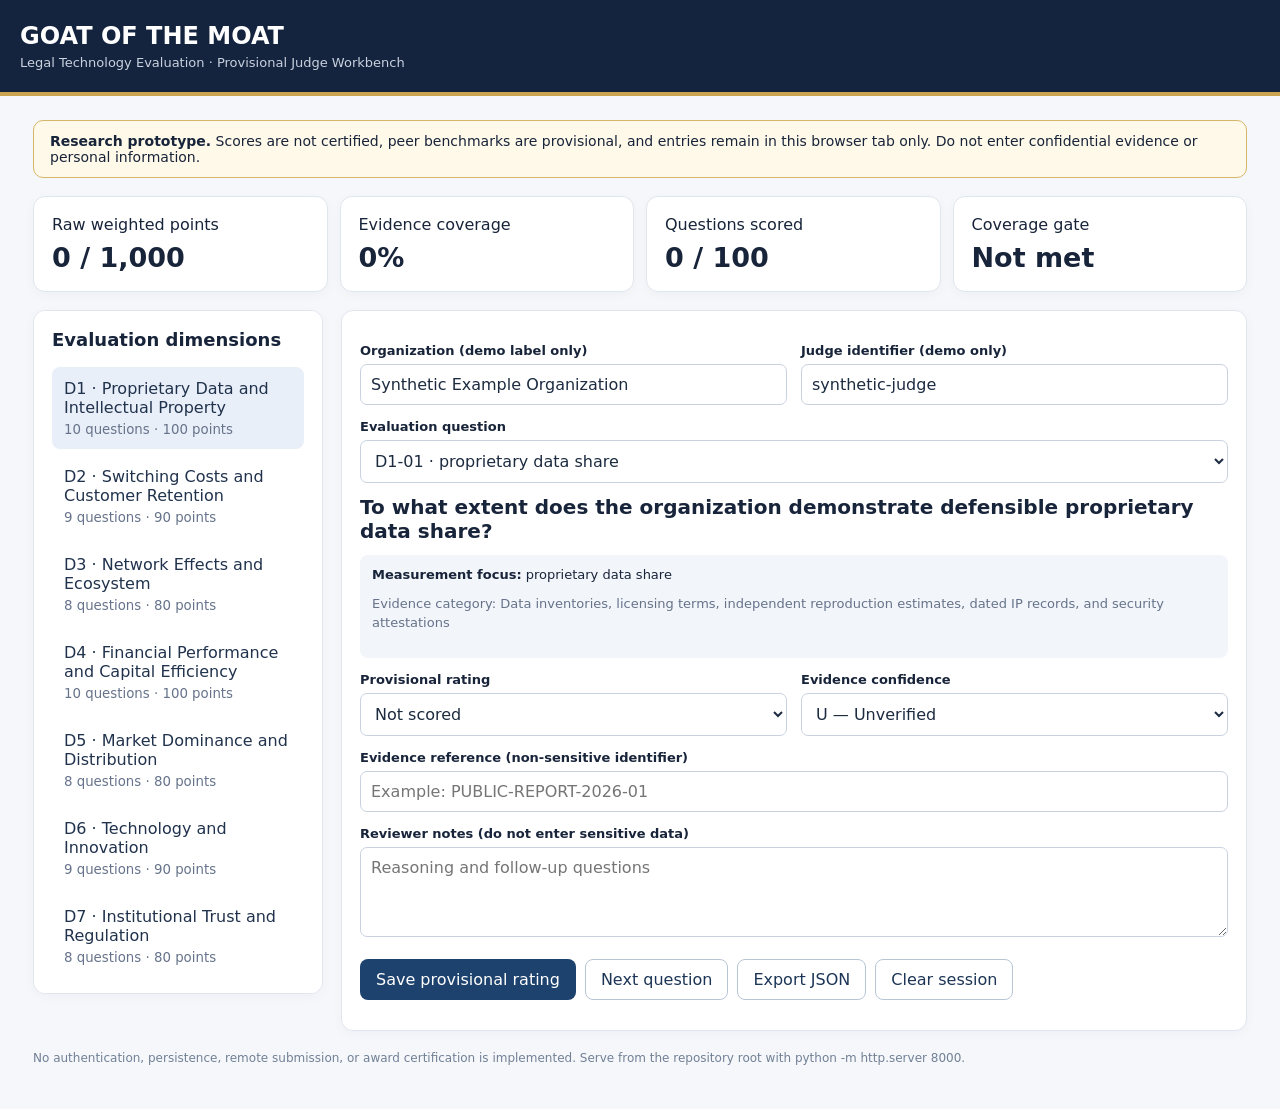
==== index.html @ 5d8363b7 "Prepare static dashboard for Vercel deployment" ====
<!doctype html><html lang="en"><head><meta charset="utf-8"><meta name="viewport" content="width=device-width,initial-scale=1"><title>GOAT of the MOAT</title><meta http-equiv="refresh" content="0; url=/dashboard/"></head><body><p><a href="/dashboard/">Open the GOAT of the MOAT evaluation dashboard</a></p></body></html>
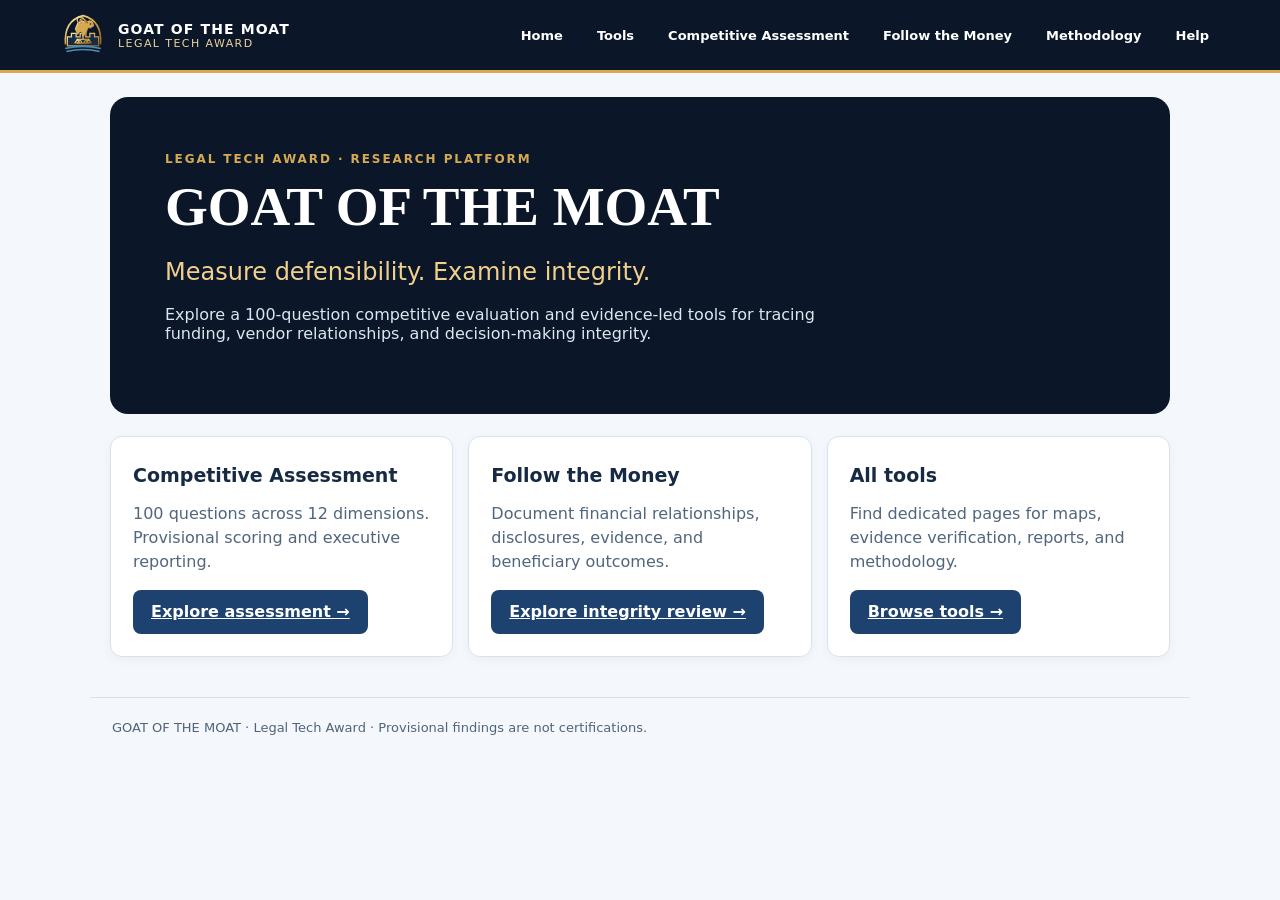
==== commit 12b5eff8: "Replace redirect with branded GOAT OF THE MOAT homepage" ====
--- a/index.html
+++ b/index.html
@@ -1 +1 @@
-<!doctype html><html lang="en"><head><meta charset="utf-8"><meta name="viewport" content="width=device-width,initial-scale=1"><title>GOAT of the MOAT</title><meta http-equiv="refresh" content="0; url=/dashboard/"></head><body><p><a href="/dashboard/">Open the GOAT of the MOAT evaluation dashboard</a></p></body></html>
+<!doctype html><html lang="en"><head><meta charset="utf-8"><meta name="viewport" content="width=device-width,initial-scale=1"><meta name="theme-color" content="#0b1728"><title>GOAT OF THE MOAT | Legal Tech Award</title><link rel="icon" href="/assets/brand/crest.svg" type="image/svg+xml"><link rel="stylesheet" href="/assets/site.css"></head><body style="background:#f4f7fb"><div id="goatShell"></div><main id="main" class="goat-page"><section class="goat-hero"><div class="goat-eyebrow">Legal Tech Award · Research Platform</div><h1>GOAT OF THE MOAT</h1><h2 style="font-weight:400;color:#f1d08d">Measure defensibility. Examine integrity.</h2><p>Explore a 100-question competitive evaluation and evidence-led tools for tracing funding, vendor relationships, and decision-making integrity.</p></section><section class="goat-cards"><article class="goat-card"><h2>Competitive Assessment</h2><p>100 questions across 12 dimensions. Provisional scoring and executive reporting.</p><a class="goat-action" href="/tools/assessment/">Explore assessment →</a></article><article class="goat-card"><h2>Follow the Money</h2><p>Document financial relationships, disclosures, evidence, and beneficiary outcomes.</p><a class="goat-action" href="/tools/follow-the-money/">Explore integrity review →</a></article><article class="goat-card"><h2>All tools</h2><p>Find dedicated pages for maps, evidence verification, reports, and methodology.</p><a class="goat-action" href="/tools/">Browse tools →</a></article></section></main><footer class="goat-footer">GOAT OF THE MOAT · Legal Tech Award · Provisional findings are not certifications.</footer><script src="/assets/site.js" defer></script></body></html>
--- a/assets/site.css
+++ b/assets/site.css
@@ -0,0 +1 @@
+:root{--navy:#0b1728;--navy2:#152c47;--gold:#d6aa53;--paper:#f4f7fb;--ink:#172a43;--line:#d8e2ef}*{box-sizing:border-box}body{margin:0}#goatShell{font-family:system-ui,-apple-system,sans-serif;color:var(--ink)}#goatShell a{text-decoration:none}#goatShell .goat-header{background:var(--navy);color:#fff;border-bottom:3px solid var(--gold);position:relative;z-index:30}#goatShell .goat-header-inner{max-width:1200px;margin:auto;padding:10px 18px;display:flex;align-items:center;gap:16px}#goatShell .goat-brand{display:flex;align-items:center;gap:10px;color:#fff;min-width:0}#goatShell .goat-brand img{width:50px;height:50px;flex:none}#goatShell .goat-brand strong{display:block;letter-spacing:.08em;font-size:14px}#goatShell .goat-brand small{display:block;color:#ead39d;font-size:11px;letter-spacing:.13em}#goatShell .goat-desktop{margin-left:auto;display:flex;gap:8px;align-items:center}#goatShell .goat-desktop a,#goatShell .goat-mobile-links a{color:#fff;border-radius:7px;padding:11px 13px;display:block;font-weight:600;font-size:13px}#goatShell a[aria-current=page]{background:#2b496b;color:#ffdd8b}#goatShell .goat-desktop a:hover,#goatShell .goat-mobile-links a:hover{background:#28425f}#goatShell .goat-menu-btn{display:none;background:#1f3b59;color:#fff;border:1px solid #b39459;padding:11px 14px;border-radius:8px;font:inherit;font-weight:700;min-height:44px;margin-left:auto;cursor:pointer}#goatShell .goat-drawer{display:none;background:#12263d;border-top:1px solid #37516d}#goatShell .goat-drawer.open{display:block}#goatShell .goat-mobile-links{padding:12px 16px 24px;display:grid;gap:5px}#goatShell .goat-mobile-links a{min-height:44px;display:flex;align-items:center}#goatShell .goat-mobile-links h3{color:#d6aa53;font-size:12px;text-transform:uppercase;letter-spacing:.14em;margin:12px 10px 3px}#goatShell .goat-skip{position:absolute;top:-120px;left:10px;background:white;color:#10233c;padding:10px;z-index:40}#goatShell .goat-skip:focus{top:8px}#goatShell a:focus-visible,#goatShell button:focus-visible{outline:3px solid #f3ce78;outline-offset:2px}.goat-page{max-width:1100px;margin:24px auto;padding:0 20px;font-family:system-ui,-apple-system,sans-serif;color:#172a43}.goat-hero{background:#0b1728;color:#fff;border-radius:18px;padding:clamp(24px,5vw,55px)}.goat-hero h1{font-family:Georgia,serif;font-size:clamp(30px,5vw,55px);line-height:1.12;margin:10px 0}.goat-hero p{color:#dce6f1;max-width:690px}.goat-eyebrow{color:#d6aa53;font-size:12px;letter-spacing:.16em;text-transform:uppercase;font-weight:700}.goat-cards{display:grid;grid-template-columns:repeat(auto-fit,minmax(230px,1fr));gap:15px;margin:22px 0}.goat-card{background:#fff;border:1px solid #d8e2ef;border-radius:12px;padding:22px;box-shadow:0 3px 12px #0b17280a}.goat-card h2{font-size:19px;margin:5px 0}.goat-card p{color:#51657d;line-height:1.5}.goat-action{display:inline-block;background:#1d426f;color:white!important;padding:12px 18px;border-radius:8px;font-weight:700;min-height:44px}.goat-footer{font-family:system-ui,sans-serif;border-top:1px solid #d8e2ef;margin:40px auto 0;padding:22px;max-width:1100px;color:#52647a;font-size:13px}@media(max-width:800px){#goatShell .goat-desktop{display:none}#goatShell .goat-menu-btn{display:block}#goatShell .goat-brand strong{font-size:12px}#goatShell .goat-brand small{font-size:10px}}@media print{#goatShell,.goat-footer{display:none!important}.goat-page{margin:0;max-width:none}}
